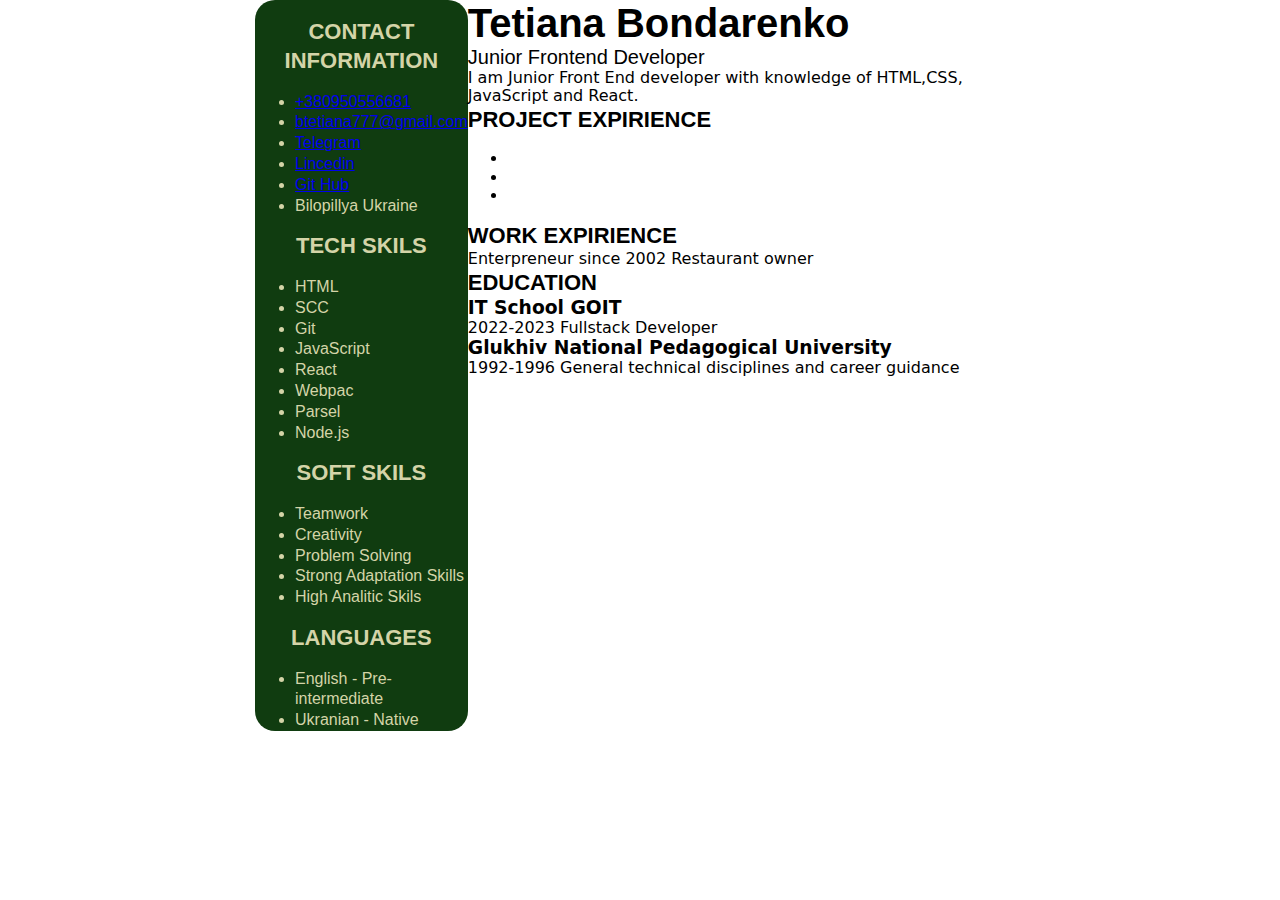
==== index.html @ a9e8c4d9 "1" ====
<!DOCTYPE html>
<html lang="en">
<head>
    <meta charset="UTF-8">
    <meta http-equiv="X-UA-Compatible" content="IE=edge">
    <meta name="viewport" content="width=device-width, initial-scale=1.0">
    <title>Document</title>
    <link
    rel="stylesheet"
    href="https://cdnjs.cloudflare.com/ajax/libs/modern-normalize/1.0.0/modern-normalize.min.css"
    />
    <link rel="preconnect" href="https://fonts.googleapis.com"> 
    <link rel="preconnect" href="https://fonts.gstatic.com" crossorigin> 
    <link href="https://fonts.googleapis.com/css2?family=Roboto+Condensed:wght@400;700&display=swap" rel="stylesheet">
    <link rel="stylesheet" href="./css/styles.css" />
</head>
<body>
    <main>
        <div class="container">
            <div class="wrap-about">
                <section class="about">
                <img>
                <h2 class="title">CONTACT <br/> INFORMATION</h2>
                <ul class="information">
                    <li class="nav-tel">
                        <a class="nav-linc linc" href="tel:+380950556681">+380950556681</a>
                    </li>
                    <li class="nav-mailto">
                        <a class="nav-linc linc" href="btetiana777@gmail.com">btetiana777@gmail.com</a>
                    </li>
                    <li class="nav-linc ">
                        <a class="nav-linc linc" href="+380950556681">Telegram</a>
                    </li>
                    <li class="nav-linc ">
                        <a class="nav-linc linc" href="Lincedin">Lincedin</a>
                    </li>
                    <li class="nav-linc"> 
                        <a class="nav-linc linc" href="GitHub">Git Hub</a>
                    </li>
                    <li>Bilopillya Ukraine</li>
                </ul>
                <h2 class="title">TECH SKILS </h2>
                <ul class="information">
                    <li>HTML</li>
                    <li>SCC</li>
                    <li>Git</li>
                    <li>JavaScript</li>
                    <li>React</li>
                    <li>Webpac</li>
                    <li>Parsel</li>
                    <li>Node.js</li>
                </ul>
                <h2 class="title">SOFT SKILS</h2>
                <ul class="information">
                    <li>Teamwork</li>
                    <li>Creativity</li>
                    <li>Problem Solving</li>
                    <li>Strong Adaptation Skills</li>
                    <li>High Analitic Skils</li>
                </ul>
                <h2 class="title">LANGUAGES</h2>
                <ul class="information">
                    <li>English - Pre-intermediate</li>
                    <li>Ukranian - Native</li>
                </ul>
                </section>
            </div>
            <div class="wrap-discriprion">
                <section class="discription"> 
                    <h1 class="headline">Tetiana Bondarenko</h1>
                    <h3 class="prof-headline">Junior Frontend Developer</h3>
                    <p class="">I am Junior Front End developer with knowledge of HTML,CSS, JavaScript and React.
                    </p>
                    <h2 class="opposit-title">PROJECT EXPIRIENCE</h2>
                    <ul>
                        <li></li>
                        <li></li>
                        <li></li>
                    </ul>
                    <h2 class="opposit-title">WORK EXPIRIENCE</h2>
                    <p>Enterpreneur since 2002 
                        Restaurant owner
                    </p>
                    <h2 class="opposit-title">EDUCATION</h2>
                    <h3>IT School GOIT</h3>
                    <p>2022-2023 Fullstack Developer</p>
                    <h3>Glukhiv National Pedagogical University</h3>
                    <p>1992-1996 General technical disciplines and career guidance</p>
                </section>
            </div>
        </div>
    </main>
</body>
</html>
---- css/styles.css ----
/* @font-face {
    font-family: Roboto Condenced Bold;
    src: url(../fonts/RobotoCondensed-Bold.ttf)
}
@font-face {
    font-family: Roboto Condenced Regular;
    /* src: url(../fontsRobotoCondensed-Regular.ttf);} */ 


:root{
    --main-title-color: ;
    --second-title-color: ;
    --main-text-color: ;
    --second-text-color: rgb(212, 212, 168);
    --typical-lh:1.3;
    --typical-style: normal;
    --main-font:"Roboto Condenced", sans-serif;
    }

p, 
h1,
h2, 
h3, 
h4,
h5, 
h6 {
    margin: 0;
    }

/* ul, ol {
    margin: 0;
    padding-left: 0;
    } */

.container {
    width: 800px;
    margin: 0 auto; 
    padding-left: 15px;
    padding-right: 15px;
    display: flex;
    }
.about {
    background-color: rgb(16, 60, 16);
    border-radius: 20px;
}
.title {
    font-family: var(--main-font);
    font-size: 22px;
    font-weight: 700;
    line-height: var(--typical-lh);
    /* font-style: normal; */
    /* font-style: var(--typical-style); */
    color: var(--second-text-color);
    text-align: center;
}
.nav-linc {

}
.information {
    font-family: var(--main-font);
    font-size: 16px;
    line-height: 1.3;
    font-weight: 400;
    font-style: normal;
    color: var(--second-text-color);
}

/* .discription {

} */

.headline {
    font-family: var(--main-font);
    font-size: 40px;
    line-height: ;
    font-weight: 700;
    font-style: normal;
    color: var(--main-title-color)
}
.prof-headline{
    font-family: var(--main-font);
    font-size: 20px;
    line-height: ;
    font-weight: 400;
    font-style: normal;
    color: var(--main-text-color)
}
.opposit-title {
    font-family: var(--main-font);
    font-size: 22px;
    font-weight: 700;
    line-height: var(--typical-lh);
    font-style: normal;
    color: var(--main-text-color) 
}
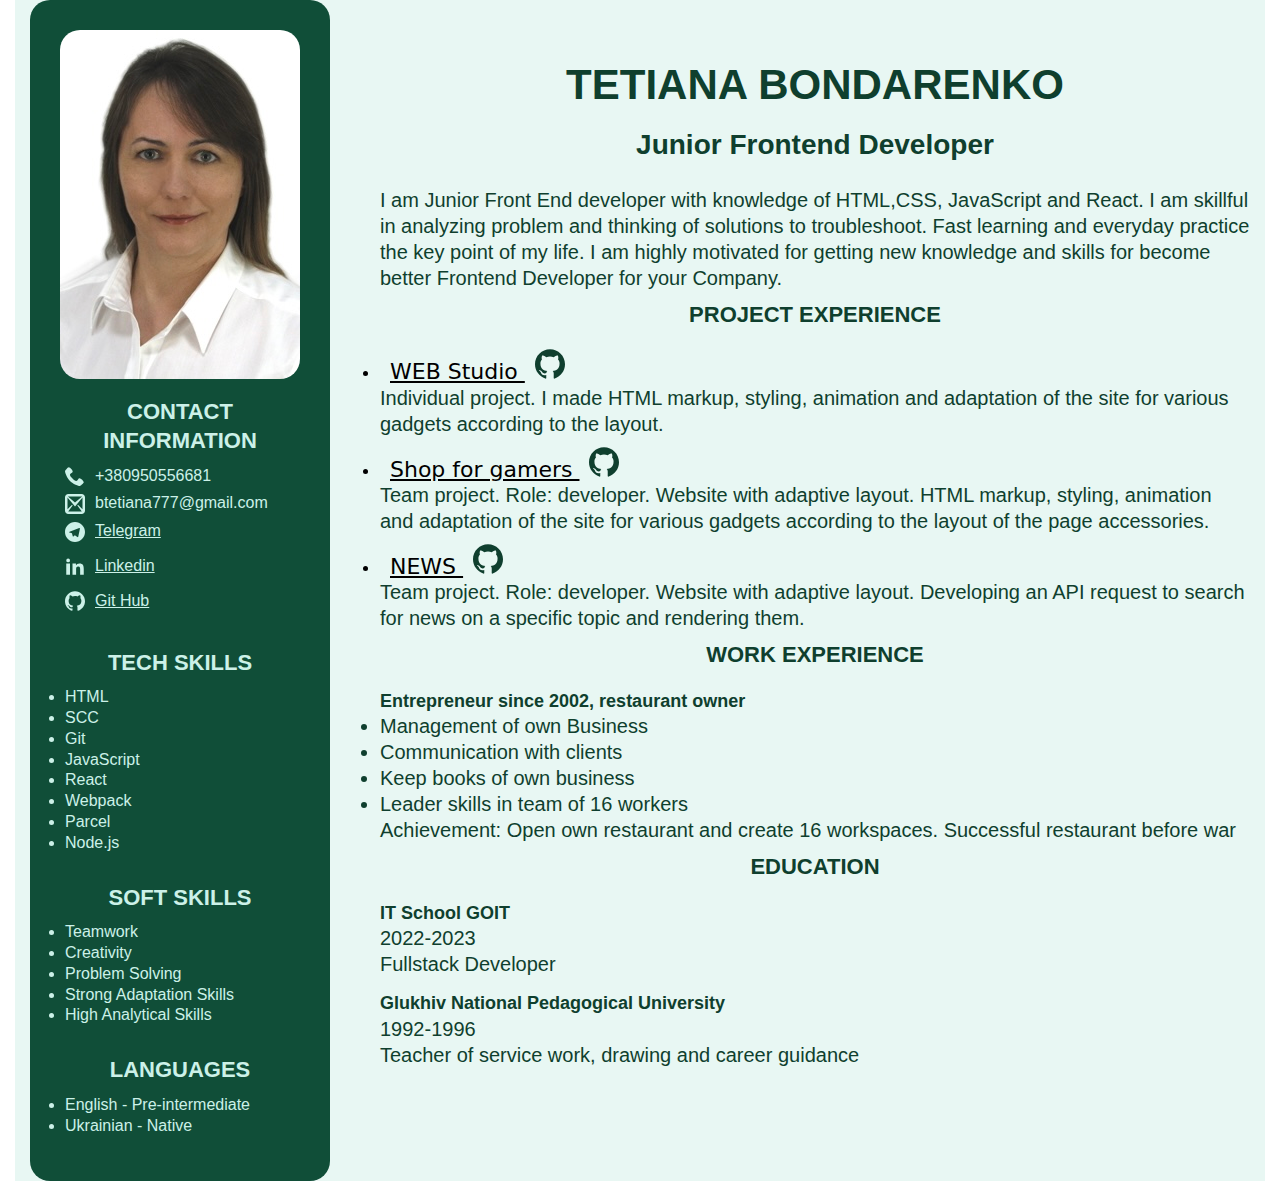
==== commit ebe02240: "1" ====
--- a/index.html
+++ b/index.html
@@ -4,90 +4,168 @@
     <meta charset="UTF-8">
     <meta http-equiv="X-UA-Compatible" content="IE=edge">
     <meta name="viewport" content="width=device-width, initial-scale=1.0">
-    <title>Document</title>
+    <title>Resume</title>
     <link
     rel="stylesheet"
     href="https://cdnjs.cloudflare.com/ajax/libs/modern-normalize/1.0.0/modern-normalize.min.css"
     />
-    <link rel="preconnect" href="https://fonts.googleapis.com"> 
-    <link rel="preconnect" href="https://fonts.gstatic.com" crossorigin> 
-    <link href="https://fonts.googleapis.com/css2?family=Roboto+Condensed:wght@400;700&display=swap" rel="stylesheet">
+    <link rel="preconnect" href="https://fonts.googleapis.com" /> 
+    <link rel="preconnect" href="https://fonts.gstatic.com" crossorigin /> 
+    <link href="https://fonts.googleapis.com/css2?family=Roboto+Condensed:wght@400;700&display=swap" rel="stylesheet" />
     <link rel="stylesheet" href="./css/styles.css" />
 </head>
 <body>
-    <main>
+    <main> 
         <div class="container">
             <div class="wrap-about">
                 <section class="about">
-                <img>
+                <div >
+                    <img src="./img/IMG_2670 2.jpg" alt="User photo" class="thumb"/>
+                </div>  
                 <h2 class="title">CONTACT <br/> INFORMATION</h2>
                 <ul class="information">
-                    <li class="nav-tel">
-                        <a class="nav-linc linc" href="tel:+380950556681">+380950556681</a>
+                    <li class="nav-link list">
+                        <svg class="icon" >
+                            <use href="./img/symbol-defs.svg#icon-phone"></use>
+                        </svg>+380950556681</a>
                     </li>
-                    <li class="nav-mailto">
-                        <a class="nav-linc linc" href="btetiana777@gmail.com">btetiana777@gmail.com</a>
+                    <li class="nav-link list">
+                        <svg class="icon" >
+                            <use href="./img/symbol-defs.svg#icon-mail2"></use>
+                        </svg>btetiana777@gmail.com</a>
                     </li>
-                    <li class="nav-linc ">
-                        <a class="nav-linc linc" href="+380950556681">Telegram</a>
+                    <li class="nav-link list">
+                        <a class="nav-link link" href="https://t.me/BondarenkoTetiana">
+                            <svg class="icon" >
+                                <use href="./img/symbol-defs.svg#icon-telegram"></use>
+                            </svg>Telegram</a>
                     </li>
-                    <li class="nav-linc ">
-                        <a class="nav-linc linc" href="Lincedin">Lincedin</a>
+                    <li class="nav-link  list">
+                        <a class="nav-link link" href="https://www.linkedin.com/in/bondarenkotet/">
+                            <svg class="icon" >
+                                <use href="./img/symbol-defs.svg#icon-linkedin"></use>
+                            </svg>Linkedin</a>
                     </li>
-                    <li class="nav-linc"> 
-                        <a class="nav-linc linc" href="GitHub">Git Hub</a>
+                    <li class="nav-link list"> 
+                        <a class="nav-link link" href="https://github.com/BondarenkoTet">
+                            <svg class="icon">
+                                <use href="./img/symbol-defs.svg#icon-github"></use>
+                            </svg>Git Hub</a>
                     </li>
-                    <li>Bilopillya Ukraine</li>
                 </ul>
-                <h2 class="title">TECH SKILS </h2>
+                <h2 class="title">TECH SKILLS </h2>
                 <ul class="information">
                     <li>HTML</li>
                     <li>SCC</li>
                     <li>Git</li>
                     <li>JavaScript</li>
                     <li>React</li>
-                    <li>Webpac</li>
-                    <li>Parsel</li>
+                    <li>Webpack</li>
+                    <li>Parcel</li>
                     <li>Node.js</li>
                 </ul>
-                <h2 class="title">SOFT SKILS</h2>
+                <h2 class="title">SOFT SKILLS</h2>
                 <ul class="information">
                     <li>Teamwork</li>
                     <li>Creativity</li>
                     <li>Problem Solving</li>
                     <li>Strong Adaptation Skills</li>
-                    <li>High Analitic Skils</li>
+                    <li>High Analytical Skills</li>
                 </ul>
                 <h2 class="title">LANGUAGES</h2>
                 <ul class="information">
                     <li>English - Pre-intermediate</li>
-                    <li>Ukranian - Native</li>
+                    <li>Ukrainian - Native</li>
+                    <!-- <li>Russian - Native</li> -->
                 </ul>
                 </section>
             </div>
-            <div class="wrap-discriprion">
-                <section class="discription"> 
-                    <h1 class="headline">Tetiana Bondarenko</h1>
-                    <h3 class="prof-headline">Junior Frontend Developer</h3>
-                    <p class="">I am Junior Front End developer with knowledge of HTML,CSS, JavaScript and React.
+
+            <div class="wrap-descriprion">
+                <section class="description"> 
+                    <h1 class="headline">TETIANA BONDARENKO</h1>
+                    <h2 class="prof-headline">Junior Frontend Developer</h2>
+                    <p class="text">I am Junior Front End developer with knowledge of HTML,CSS, JavaScript and React. I am skillful in analyzing problem and thinking of solutions to troubleshoot. Fast learning and everyday practice the key point of my life. I am highly motivated for getting new knowledge and skills for become better Frontend Developer for your Company. 
                     </p>
-                    <h2 class="opposit-title">PROJECT EXPIRIENCE</h2>
+                    <h2 class="opposite-title">PROJECT EXPERIENCE</h2>
                     <ul>
-                        <li></li>
-                        <li></li>
-                        <li></li>
+                        <li class="project-list">
+                            <a href=" https://bondarenkotet.github.io/goit-murkup-hw-08/"
+                                target="_blank"
+                                rel="noreferrer noopener"
+                                class="project link">WEB Studio
+                            </a>
+                            <a href=" https://github.com/BondarenkoTet/goit-murkup-hw-08"
+                                target="_blank"
+                                rel="noreferrer noopener"
+                                class="project link">
+                                <svg class="icon-git">
+                                    <use href="./img/symbol-defs.svg#icon-github"></use>
+                                </svg>
+                            </a>
+                            <p class="text">
+                                Individual project. I made HTML markup, styling, animation and
+                                adaptation of the site for various gadgets according to the
+                                layout.
+                            </p>
+                        </li>
+                        <li>
+                            <a href="https://fredduke1983.github.io/shopforgamer/"
+                                target="_blank"
+                                rel="noreferrer noopener"
+                                class="project link">Shop for gamers 
+                            </a>
+                            <a href="https://github.com/Fredduke1983/shopforgamer/tree/main/src/partials/access"
+                                target="_blank"
+                                rel="noreferrer noopener"
+                                class="project link">
+                                <svg class="icon-git">
+                                    <use href="./img/symbol-defs.svg#icon-github"></use>
+                                </svg></a>
+                            <p class="text">
+                                Team project. Role: developer. Website with adaptive layout.
+                                HTML markup, styling, animation and adaptation of the site for
+                                various gadgets according to the layout of the page accessories.
+                            </p>
+                        </li>
+                        <li>
+                            <a href="https://yuliiamay.github.io/project-js-07/index.html"
+                                target="_blank"
+                                rel="noreferrer noopener"
+                                class="project link">NEWS
+                            </a>
+                            <a href="https://github.com/YuliiaMay/project-js-07/blob/main/src/js/search.js"
+                                target="_blank"
+                                rel="noreferrer noopener"
+                                class="project link">
+                                <svg class="icon-git">
+                                    <use href="./img/symbol-defs.svg#icon-github"></use>
+                                </svg>
+                            </a>
+                            <p class="text">
+                                    Team project. Role: developer. Website with adaptive layout.
+                                    Developing an API request to search for news on a specific topic and rendering them.
+                                    
+                            </p>
+                        </li>
                     </ul>
-                    <h2 class="opposit-title">WORK EXPIRIENCE</h2>
-                    <p>Enterpreneur since 2002 
-                        Restaurant owner
-                    </p>
-                    <h2 class="opposit-title">EDUCATION</h2>
-                    <h3>IT School GOIT</h3>
-                    <p>2022-2023 Fullstack Developer</p>
-                    <h3>Glukhiv National Pedagogical University</h3>
-                    <p>1992-1996 General technical disciplines and career guidance</p>
+                    <h2 class="opposite-title">WORK EXPERIENCE</h2>
+                    <h4 class="ed-title">Entrepreneur since 2002, 
+                        restaurant owner</h4>
+                        <ul class="second-text">
+                            <li>Management of own Business</li>
+                            <li>Communication with clients</li>
+                            <li>Keep books of own business</li>
+                            <li>Leader skills in team of 16 workers</li>
+                        </ul>
+                    <p class="text">Achievement: Open own restaurant and create 16 workspaces. Successful restaurant before war</p>
+                    <h2 class="opposite-title">EDUCATION</h2>
+                    <h4 class="ed-title">IT School GOIT</h4> 
+                    <p class="text">2022-2023</br>Fullstack Developer</p>
+                    <h4 class="ed-title">Glukhiv National Pedagogical University</h4>
+                    <p class="text">1992-1996</br>Teacher of service work, drawing and career guidance</p>
                 </section>
-            </div>
+            </div>   
         </div>
     </main>
 </body>
--- a/css/styles.css
+++ b/css/styles.css
@@ -1,19 +1,7 @@
-/* @font-face {
-    font-family: Roboto Condenced Bold;
-    src: url(../fonts/RobotoCondensed-Bold.ttf)
-}
-@font-face {
-    font-family: Roboto Condenced Regular;
-    /* src: url(../fontsRobotoCondensed-Regular.ttf);} */ 
-
-
 :root{
-    --main-title-color: ;
-    --second-title-color: ;
-    --main-text-color: ;
-    --second-text-color: rgb(212, 212, 168);
+    --main-text-color: rgb(15, 63, 46) ;
+    --second-text-color: rgb(204, 241, 232);
     --typical-lh:1.3;
-    --typical-style: normal;
     --main-font:"Roboto Condenced", sans-serif;
     }
 
@@ -27,22 +15,36 @@
     margin: 0;
     }
 
-/* ul, ol {
+ul {
     margin: 0;
     padding-left: 0;
-    } */
+    } 
 
 .container {
-    width: 800px;
+    width: 1250px;
     margin: 0 auto; 
-    padding-left: 15px;
+    padding-left: 15px; 
     padding-right: 15px;
     display: flex;
+    background-color: rgb(232, 247, 243);
+    
     }
+    /* .wrap-about {
+        width: cal(100% / 4);
+    } */
 .about {
-    background-color: rgb(16, 60, 16);
+    background-color: rgb(16, 78, 56);
     border-radius: 20px;
+    padding: 15px;
+    width: 300px;
+
 }
+.thumb {
+    border-radius: 20px;
+    overflow: hidden;
+    margin: 15px;   
+}
+
 .title {
     font-family: var(--main-font);
     font-size: 22px;
@@ -52,9 +54,32 @@
     /* font-style: var(--typical-style); */
     color: var(--second-text-color);
     text-align: center;
+    margin-bottom: 10px;
 }
-.nav-linc {
+.nav-link {
+display: flex;
+align-items: center;
+margin-bottom: 7px;
+}
+.icon {
+    width: 20px;
+    height: 20px;
+    fill: var(--second-text-color);
+    margin-right: 10px;
+}
+.icon-git {
+    width: 30px;
+    height: 30px;
+    fill: var(--main-text-color);
+    /* position: relative;
+    right: 40px; */
+}
+.link {
+color: var(--second-title-color)
 
+}
+.list {
+    list-style: none;
 }
 .information {
     font-family: var(--main-font);
@@ -63,33 +88,73 @@
     font-weight: 400;
     font-style: normal;
     color: var(--second-text-color);
+    margin-bottom: 30px;
+    padding-left: 20px;
+    padding-right: 20px;
 }
 
-/* .discription {
-
-} */
+.description {
+padding-top: 40px;
+padding-left: 50px;
+}
 
 .headline {
     font-family: var(--main-font);
-    font-size: 40px;
-    line-height: ;
+    font-size: 42px;
+    line-height:1.17 ;
     font-weight: 700;
-    font-style: normal;
-    color: var(--main-title-color)
+    text-align: center;
+    color: var(--main-text-color);
+    margin-bottom: 20px;
+    padding-top: 20px;
 }
 .prof-headline{
     font-family: var(--main-font);
+    font-size: 28px;
+    line-height: 1.17;
+    font-weight: 700;
+    text-align: center;
+    color: var(--main-text-color);
+    margin-bottom: 25px;
+}
+.text {
+    font-family: var(--main-font);
     font-size: 20px;
-    line-height: ;
     font-weight: 400;
-    font-style: normal;
-    color: var(--main-text-color)
+    line-height: var(--typical-lh);
+    color: var(--main-text-color);
+    margin-bottom: 10px;  
 }
-.opposit-title {
+/* .project-list{
+    margin-top: 15px;
+} */
+.project{
+    font-size: 22px;
+    margin-left: 10px;
+    margin-bottom: 10px;
+}
+.opposite-title {
     font-family: var(--main-font);
     font-size: 22px;
     font-weight: 700;
     line-height: var(--typical-lh);
-    font-style: normal;
-    color: var(--main-text-color) 
+    text-align: center;
+    color: var(--main-text-color);
+    margin-bottom: 20px;   
+}
+.second-text {
+    font-family: var(--main-font);
+    font-size: 20px;
+    font-weight: 400;
+    line-height: var(--typical-lh);
+    color: var(--main-text-color);
+}
+.ed-title {
+    font-family: var(--main-font);
+    font-size: 18px;
+    font-weight: 700;
+    line-height: var(--typical-lh);
+    color: var(--main-text-color);
+    /* margin-bottom: 5px;  */
+    margin-top: 15px;
 }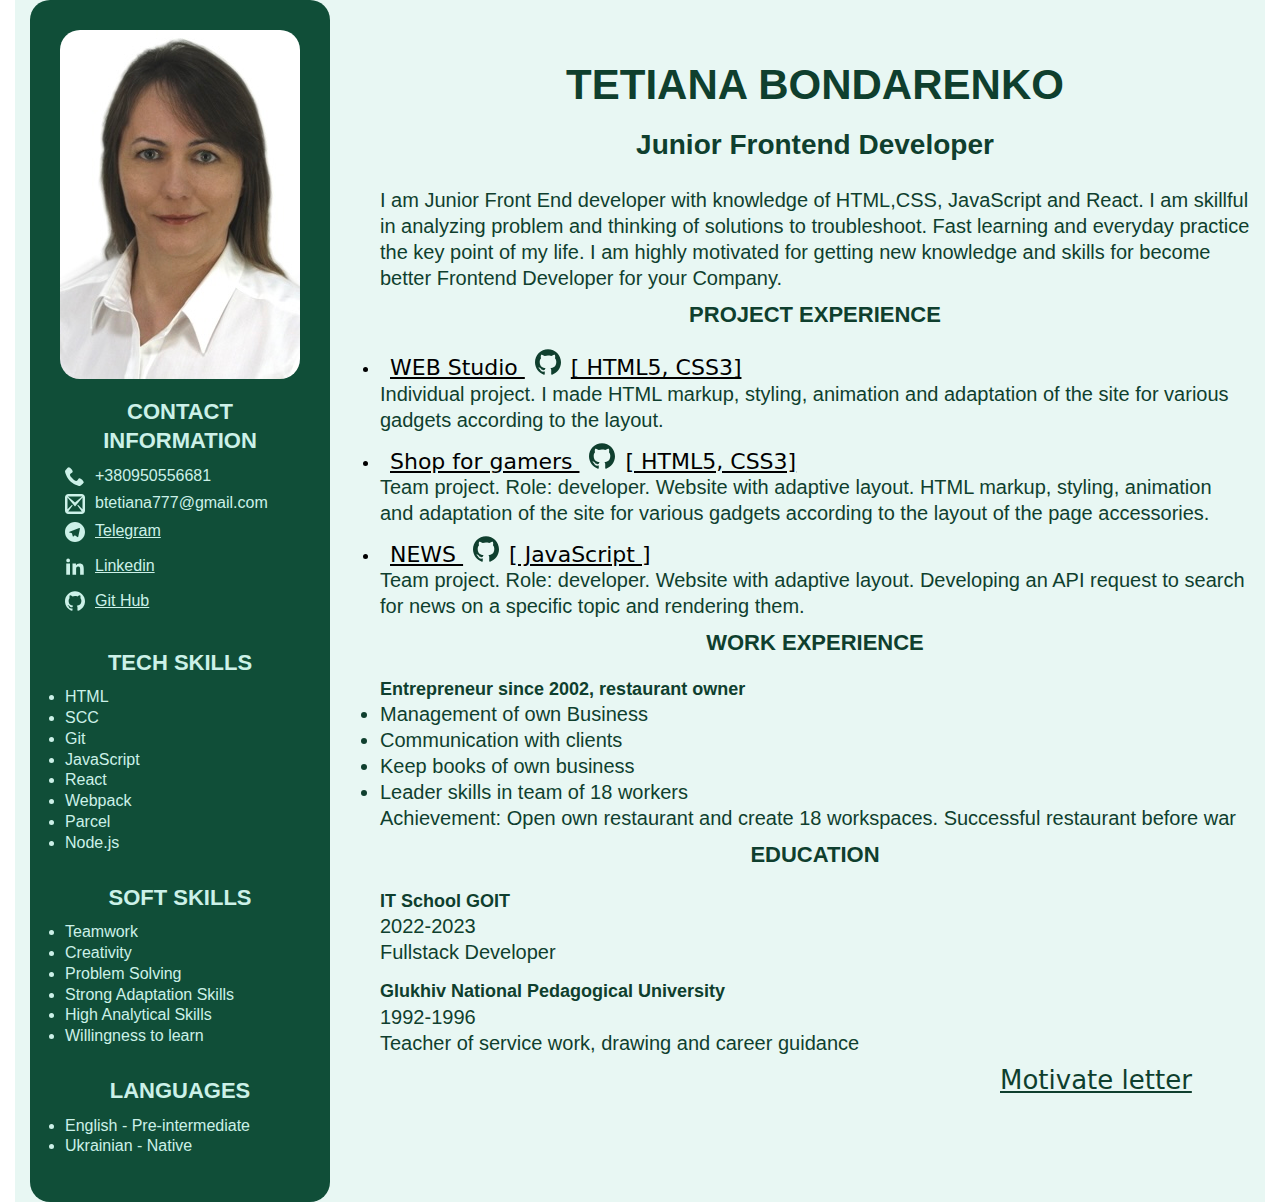
==== commit 97eac6b9: "2" ====
--- a/index.html
+++ b/index.html
@@ -71,6 +71,7 @@
                     <li>Problem Solving</li>
                     <li>Strong Adaptation Skills</li>
                     <li>High Analytical Skills</li>
+                    <li>Willingness to learn</li>
                 </ul>
                 <h2 class="title">LANGUAGES</h2>
                 <ul class="information">
@@ -101,8 +102,7 @@
                                 class="project link">
                                 <svg class="icon-git">
                                     <use href="./img/symbol-defs.svg#icon-github"></use>
-                                </svg>
-                            </a>
+                                </svg>[ HTML5, CSS3]</a>
                             <p class="text">
                                 Individual project. I made HTML markup, styling, animation and
                                 adaptation of the site for various gadgets according to the
@@ -121,7 +121,7 @@
                                 class="project link">
                                 <svg class="icon-git">
                                     <use href="./img/symbol-defs.svg#icon-github"></use>
-                                </svg></a>
+                                </svg>[ HTML5, CSS3]</a>
                             <p class="text">
                                 Team project. Role: developer. Website with adaptive layout.
                                 HTML markup, styling, animation and adaptation of the site for
@@ -140,8 +140,7 @@
                                 class="project link">
                                 <svg class="icon-git">
                                     <use href="./img/symbol-defs.svg#icon-github"></use>
-                                </svg>
-                            </a>
+                                </svg>[ JavaScript ]</a>
                             <p class="text">
                                     Team project. Role: developer. Website with adaptive layout.
                                     Developing an API request to search for news on a specific topic and rendering them.
@@ -156,16 +155,19 @@
                             <li>Management of own Business</li>
                             <li>Communication with clients</li>
                             <li>Keep books of own business</li>
-                            <li>Leader skills in team of 16 workers</li>
+                            <li>Leader skills in team of 18 workers</li>
                         </ul>
-                    <p class="text">Achievement: Open own restaurant and create 16 workspaces. Successful restaurant before war</p>
+                    <p class="text">Achievement: Open own restaurant and create 18 workspaces. Successful restaurant before war</p>
                     <h2 class="opposite-title">EDUCATION</h2>
                     <h4 class="ed-title">IT School GOIT</h4> 
                     <p class="text">2022-2023</br>Fullstack Developer</p>
                     <h4 class="ed-title">Glukhiv National Pedagogical University</h4>
                     <p class="text">1992-1996</br>Teacher of service work, drawing and career guidance</p>
+                    <div>
+                        <a href="./motivateLetter.html" class="link-letter">Motivate letter</a>
+                    </div> 
                 </section>
-            </div>   
+            </div> 
         </div>
     </main>
 </body>
--- a/css/styles.css
+++ b/css/styles.css
@@ -68,11 +68,10 @@
     margin-right: 10px;
 }
 .icon-git {
-    width: 30px;
-    height: 30px;
+    width: 26px;
+    height: 26px;
     fill: var(--main-text-color);
-    /* position: relative;
-    right: 40px; */
+    margin-right: 10px;
 }
 .link {
 color: var(--second-title-color)
@@ -125,9 +124,7 @@
     color: var(--main-text-color);
     margin-bottom: 10px;  
 }
-/* .project-list{
-    margin-top: 15px;
-} */
+
 .project{
     font-size: 22px;
     margin-left: 10px;
@@ -155,6 +152,13 @@
     font-weight: 700;
     line-height: var(--typical-lh);
     color: var(--main-text-color);
-    /* margin-bottom: 5px;  */
     margin-top: 15px;
+}
+.link-letter{
+    font-size: 26px;
+    font-weight: 400;
+    font-size: 40;
+    color: var(--main-text-color);
+    margin-left: 620px;
+    
 }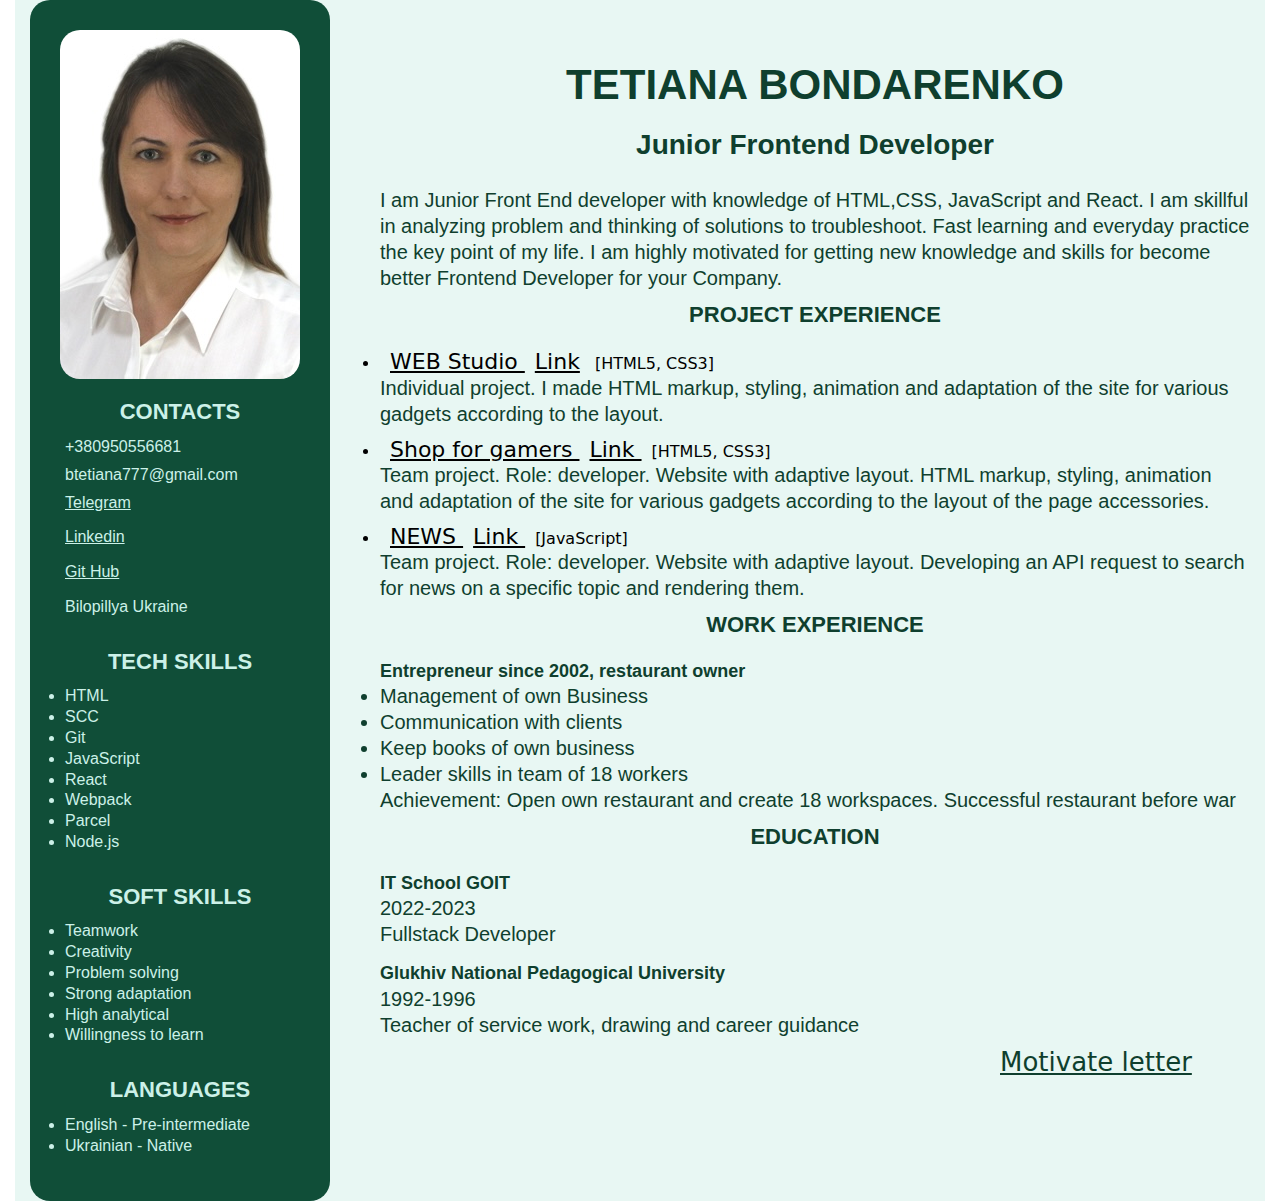
==== commit 7615d889: "2" ====
--- a/index.html
+++ b/index.html
@@ -22,35 +22,23 @@
                 <div >
                     <img src="./img/IMG_2670 2.jpg" alt="User photo" class="thumb"/>
                 </div>  
-                <h2 class="title">CONTACT <br/> INFORMATION</h2>
+                <h2 class="title">CONTACTS</h2>
                 <ul class="information">
-                    <li class="nav-link list">
-                        <svg class="icon" >
-                            <use href="./img/symbol-defs.svg#icon-phone"></use>
-                        </svg>+380950556681</a>
+                    <li class="nav-link list">+380950556681</a>
+                    </li>
+                    <li class="nav-link list">btetiana777@gmail.com</a>
                     </li>
                     <li class="nav-link list">
-                        <svg class="icon" >
-                            <use href="./img/symbol-defs.svg#icon-mail2"></use>
-                        </svg>btetiana777@gmail.com</a>
+                        <a class="nav-link link" href="https://t.me/BondarenkoTetiana">Telegram</a>
+                    </li>
+                    <li class="nav-link  list">
+                        <a class="nav-link link" href="https://www.linkedin.com/in/bondarenkotet/">Linkedin</a>
+                    </li>
+                    <li class="nav-link list"> 
+                        <a class="nav-link link" href="https://github.com/BondarenkoTet">Git Hub</a>
                     </li>
                     <li class="nav-link list">
-                        <a class="nav-link link" href="https://t.me/BondarenkoTetiana">
-                            <svg class="icon" >
-                                <use href="./img/symbol-defs.svg#icon-telegram"></use>
-                            </svg>Telegram</a>
-                    </li>
-                    <li class="nav-link  list">
-                        <a class="nav-link link" href="https://www.linkedin.com/in/bondarenkotet/">
-                            <svg class="icon" >
-                                <use href="./img/symbol-defs.svg#icon-linkedin"></use>
-                            </svg>Linkedin</a>
-                    </li>
-                    <li class="nav-link list"> 
-                        <a class="nav-link link" href="https://github.com/BondarenkoTet">
-                            <svg class="icon">
-                                <use href="./img/symbol-defs.svg#icon-github"></use>
-                            </svg>Git Hub</a>
+                        <p>Bilopillya Ukraine</p>
                     </li>
                 </ul>
                 <h2 class="title">TECH SKILLS </h2>
@@ -68,9 +56,9 @@
                 <ul class="information">
                     <li>Teamwork</li>
                     <li>Creativity</li>
-                    <li>Problem Solving</li>
-                    <li>Strong Adaptation Skills</li>
-                    <li>High Analytical Skills</li>
+                    <li>Problem solving</li>
+                    <li>Strong adaptation</li>
+                    <li>High analytical</li>
                     <li>Willingness to learn</li>
                 </ul>
                 <h2 class="title">LANGUAGES</h2>
@@ -99,10 +87,8 @@
                             <a href=" https://github.com/BondarenkoTet/goit-murkup-hw-08"
                                 target="_blank"
                                 rel="noreferrer noopener"
-                                class="project link">
-                                <svg class="icon-git">
-                                    <use href="./img/symbol-defs.svg#icon-github"></use>
-                                </svg>[ HTML5, CSS3]</a>
+                                class="project link">Link</a>
+                                <span class="techno">[HTML5, CSS3]</span>
                             <p class="text">
                                 Individual project. I made HTML markup, styling, animation and
                                 adaptation of the site for various gadgets according to the
@@ -118,10 +104,9 @@
                             <a href="https://github.com/Fredduke1983/shopforgamer/tree/main/src/partials/access"
                                 target="_blank"
                                 rel="noreferrer noopener"
-                                class="project link">
-                                <svg class="icon-git">
-                                    <use href="./img/symbol-defs.svg#icon-github"></use>
-                                </svg>[ HTML5, CSS3]</a>
+                                class="project link">Link
+                            </a>
+                            <span class="techno">[HTML5, CSS3]</span>
                             <p class="text">
                                 Team project. Role: developer. Website with adaptive layout.
                                 HTML markup, styling, animation and adaptation of the site for
@@ -137,10 +122,9 @@
                             <a href="https://github.com/YuliiaMay/project-js-07/blob/main/src/js/search.js"
                                 target="_blank"
                                 rel="noreferrer noopener"
-                                class="project link">
-                                <svg class="icon-git">
-                                    <use href="./img/symbol-defs.svg#icon-github"></use>
-                                </svg>[ JavaScript ]</a>
+                                class="project link">Link
+                            </a>
+                            <span class="techno">[JavaScript]</span>
                             <p class="text">
                                     Team project. Role: developer. Website with adaptive layout.
                                     Developing an API request to search for news on a specific topic and rendering them.
--- a/css/styles.css
+++ b/css/styles.css
@@ -157,8 +157,13 @@
 .link-letter{
     font-size: 26px;
     font-weight: 400;
-    font-size: 40;
     color: var(--main-text-color);
     margin-left: 620px;
     
+}
+.techno {
+    font-size: 16px;
+    font-weight: 400;
+    margin-left: 10px;
+
 }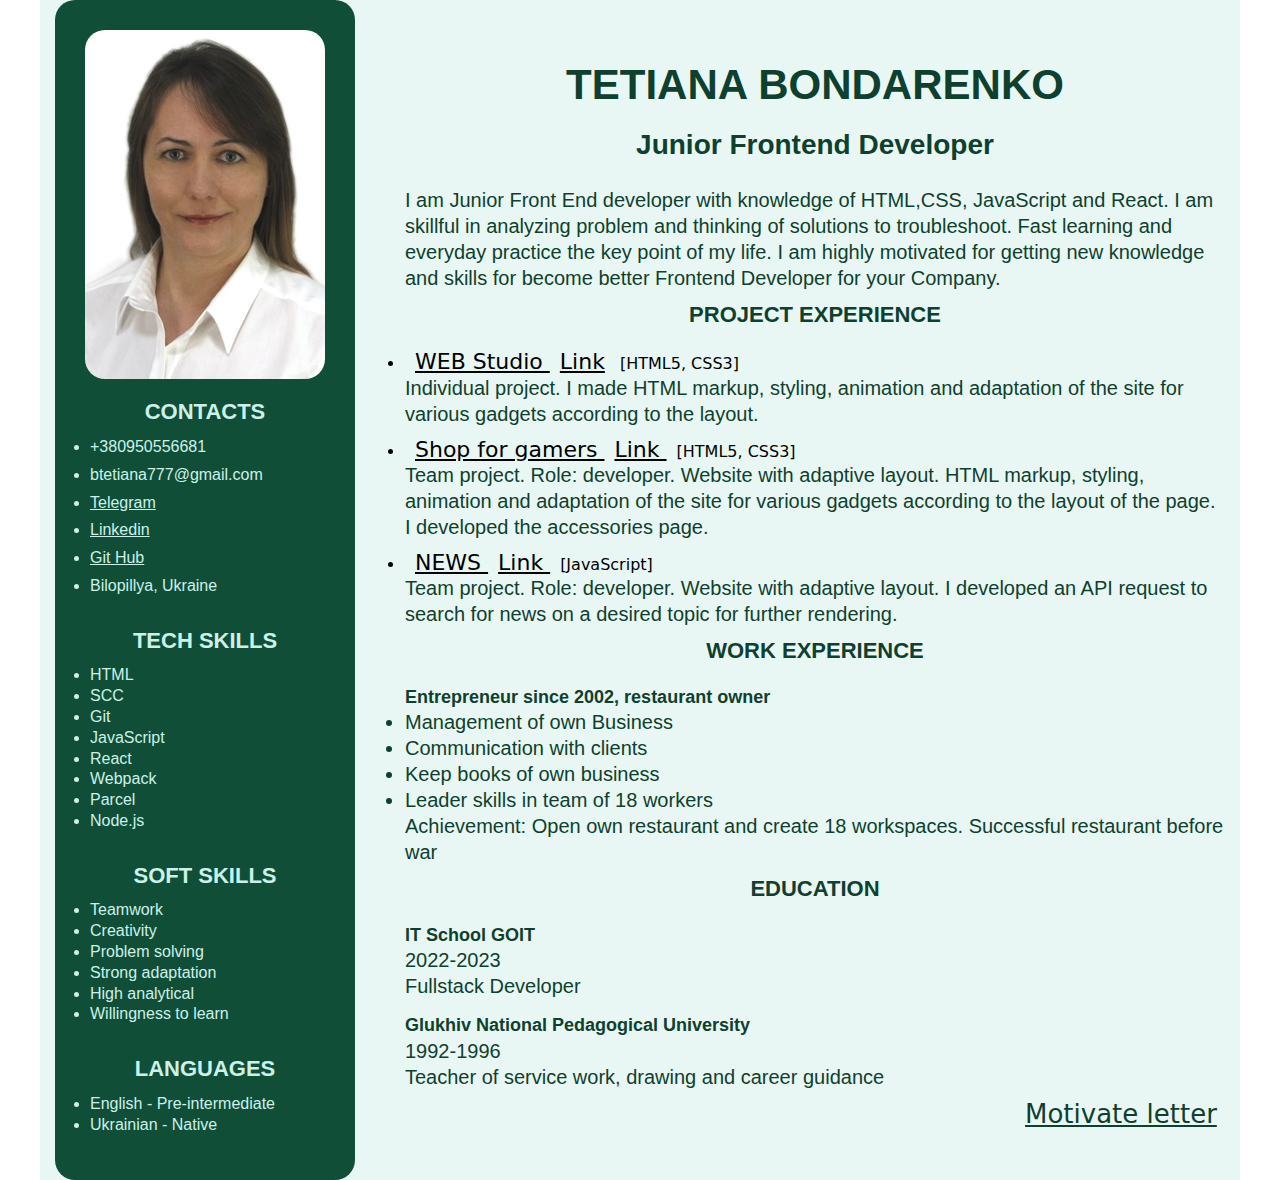
==== commit 9b1458aa: "fixed" ====
--- a/index.html
+++ b/index.html
@@ -4,7 +4,7 @@
     <meta charset="UTF-8">
     <meta http-equiv="X-UA-Compatible" content="IE=edge">
     <meta name="viewport" content="width=device-width, initial-scale=1.0">
-    <title>Resume</title>
+    <title>Tetiana Bondarenko Junior Frontend Developer</title>
     <link
     rel="stylesheet"
     href="https://cdnjs.cloudflare.com/ajax/libs/modern-normalize/1.0.0/modern-normalize.min.css"
@@ -24,21 +24,19 @@
                 </div>  
                 <h2 class="title">CONTACTS</h2>
                 <ul class="information">
-                    <li class="nav-link list">+380950556681</a>
-                    </li>
-                    <li class="nav-link list">btetiana777@gmail.com</a>
-                    </li>
-                    <li class="nav-link list">
+                    <li class="nav-link">+380950556681</li>
+                    <li class="nav-link">btetiana777@gmail.com</li>
+                    <li class="nav-link">
                         <a class="nav-link link" href="https://t.me/BondarenkoTetiana">Telegram</a>
                     </li>
-                    <li class="nav-link  list">
+                    <li class="nav-link">
                         <a class="nav-link link" href="https://www.linkedin.com/in/bondarenkotet/">Linkedin</a>
                     </li>
-                    <li class="nav-link list"> 
+                    <li class="nav-link"> 
                         <a class="nav-link link" href="https://github.com/BondarenkoTet">Git Hub</a>
                     </li>
-                    <li class="nav-link list">
-                        <p>Bilopillya Ukraine</p>
+                    <li class="nav-link">
+                        <p>Bilopillya, Ukraine</p>
                     </li>
                 </ul>
                 <h2 class="title">TECH SKILLS </h2>
@@ -110,7 +108,8 @@
                             <p class="text">
                                 Team project. Role: developer. Website with adaptive layout.
                                 HTML markup, styling, animation and adaptation of the site for
-                                various gadgets according to the layout of the page accessories.
+                                various gadgets according to the layout of the page. 
+                                I developed the accessories page.
                             </p>
                         </li>
                         <li>
@@ -127,8 +126,7 @@
                             <span class="techno">[JavaScript]</span>
                             <p class="text">
                                     Team project. Role: developer. Website with adaptive layout.
-                                    Developing an API request to search for news on a specific topic and rendering them.
-                                    
+                                    I developed an API request to search for news on a desired topic for further rendering.
                             </p>
                         </li>
                     </ul>
--- a/css/styles.css
+++ b/css/styles.css
@@ -21,7 +21,7 @@
     } 
 
 .container {
-    width: 1250px;
+    width: 1200px;
     margin: 0 auto; 
     padding-left: 15px; 
     padding-right: 15px;
@@ -29,9 +29,7 @@
     background-color: rgb(232, 247, 243);
     
     }
-    /* .wrap-about {
-        width: cal(100% / 4);
-    } */
+
 .about {
     background-color: rgb(16, 78, 56);
     border-radius: 20px;
@@ -50,15 +48,13 @@
     font-size: 22px;
     font-weight: 700;
     line-height: var(--typical-lh);
-    /* font-style: normal; */
-    /* font-style: var(--typical-style); */
     color: var(--second-text-color);
     text-align: center;
     margin-bottom: 10px;
 }
 .nav-link {
-display: flex;
-align-items: center;
+/* display: flex;
+align-items: center; */
 margin-bottom: 7px;
 }
 .icon {
@@ -67,19 +63,11 @@
     fill: var(--second-text-color);
     margin-right: 10px;
 }
-.icon-git {
-    width: 26px;
-    height: 26px;
-    fill: var(--main-text-color);
-    margin-right: 10px;
-}
+
 .link {
 color: var(--second-title-color)
+}
 
-}
-.list {
-    list-style: none;
-}
 .information {
     font-family: var(--main-font);
     font-size: 16px;
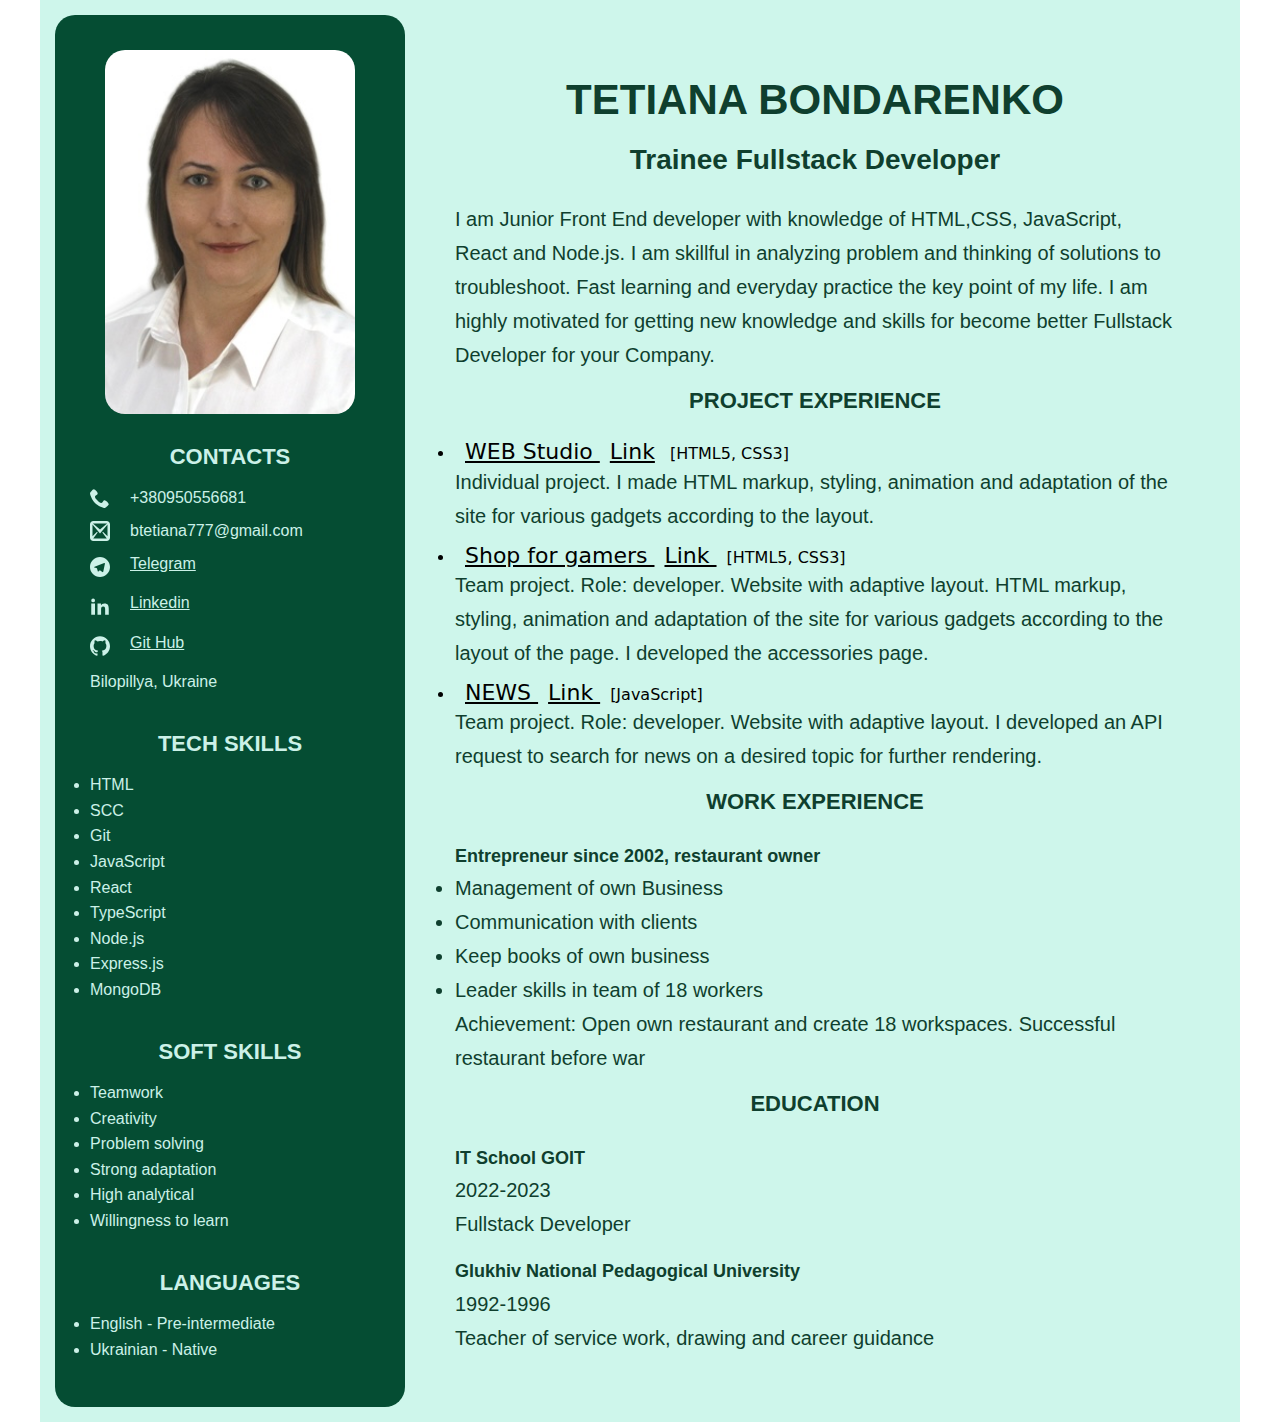
==== commit c4db5c1a: "Add icons" ====
--- a/index.html
+++ b/index.html
@@ -4,7 +4,7 @@
     <meta charset="UTF-8">
     <meta http-equiv="X-UA-Compatible" content="IE=edge">
     <meta name="viewport" content="width=device-width, initial-scale=1.0">
-    <title>Tetiana Bondarenko Junior Frontend Developer</title>
+    <title>Tetiana Bondarenko Trainee Fullstack Developer</title>
     <link
     rel="stylesheet"
     href="https://cdnjs.cloudflare.com/ajax/libs/modern-normalize/1.0.0/modern-normalize.min.css"
@@ -24,19 +24,35 @@
                 </div>  
                 <h2 class="title">CONTACTS</h2>
                 <ul class="information">
-                    <li class="nav-link">+380950556681</li>
-                    <li class="nav-link">btetiana777@gmail.com</li>
                     <li class="nav-link">
+                        <svg class="icon">
+                            <use href="./img/symbol-defs.svg#icon-phone"></use>
+                          </svg>+380950556681</li>
+                    <li class="nav-link">
+                    <svg class="icon">
+                        <use href="./img/symbol-defs.svg#icon-mail2"></use>
+                      </svg>btetiana777@gmail.com</li>
+                    <li class="nav-link">
+                        <svg class="icon">
+                            <use href="./img/symbol-defs.svg#icon-telegram"></use>
+                          </svg>
                         <a class="nav-link link" href="https://t.me/BondarenkoTetiana">Telegram</a>
+                        
                     </li>
                     <li class="nav-link">
+                        <svg class="icon">
+                            <use href="./img/symbol-defs.svg#icon-linkedin"></use>
+                          </svg>
                         <a class="nav-link link" href="https://www.linkedin.com/in/bondarenkotet/">Linkedin</a>
                     </li>
                     <li class="nav-link"> 
+                        <svg class="icon">
+                            <use href="./img/symbol-defs.svg#icon-github"></use>
+                          </svg>
                         <a class="nav-link link" href="https://github.com/BondarenkoTet">Git Hub</a>
                     </li>
                     <li class="nav-link">
-                        <p>Bilopillya, Ukraine</p>
+                        <p> Bilopillya, Ukraine</p>
                     </li>
                 </ul>
                 <h2 class="title">TECH SKILLS </h2>
@@ -46,9 +62,10 @@
                     <li>Git</li>
                     <li>JavaScript</li>
                     <li>React</li>
-                    <li>Webpack</li>
-                    <li>Parcel</li>
+                    <li>TypeScript</li>
                     <li>Node.js</li>
+                    <li>Express.js</li>
+                    <li>MongoDB</li>
                 </ul>
                 <h2 class="title">SOFT SKILLS</h2>
                 <ul class="information">
@@ -71,8 +88,8 @@
             <div class="wrap-descriprion">
                 <section class="description"> 
                     <h1 class="headline">TETIANA BONDARENKO</h1>
-                    <h2 class="prof-headline">Junior Frontend Developer</h2>
-                    <p class="text">I am Junior Front End developer with knowledge of HTML,CSS, JavaScript and React. I am skillful in analyzing problem and thinking of solutions to troubleshoot. Fast learning and everyday practice the key point of my life. I am highly motivated for getting new knowledge and skills for become better Frontend Developer for your Company. 
+                    <h2 class="prof-headline">Trainee Fullstack Developer</h2>
+                    <p class="text">I am Junior Front End developer with knowledge of HTML,CSS, JavaScript, React and Node.js. I am skillful in analyzing problem and thinking of solutions to troubleshoot. Fast learning and everyday practice the key point of my life. I am highly motivated for getting new knowledge and skills for become better Fullstack Developer for your Company. 
                     </p>
                     <h2 class="opposite-title">PROJECT EXPERIENCE</h2>
                     <ul>
@@ -93,7 +110,7 @@
                                 layout.
                             </p>
                         </li>
-                        <li>
+                        <li class="project-list">
                             <a href="https://fredduke1983.github.io/shopforgamer/"
                                 target="_blank"
                                 rel="noreferrer noopener"
@@ -112,7 +129,7 @@
                                 I developed the accessories page.
                             </p>
                         </li>
-                        <li>
+                        <li class="project-list">
                             <a href="https://yuliiamay.github.io/project-js-07/index.html"
                                 target="_blank"
                                 rel="noreferrer noopener"
@@ -145,9 +162,9 @@
                     <p class="text">2022-2023</br>Fullstack Developer</p>
                     <h4 class="ed-title">Glukhiv National Pedagogical University</h4>
                     <p class="text">1992-1996</br>Teacher of service work, drawing and career guidance</p>
-                    <div>
+                    <!-- <div>
                         <a href="./motivateLetter.html" class="link-letter">Motivate letter</a>
-                    </div> 
+                    </div>  -->
                 </section>
             </div> 
         </div>
--- a/css/styles.css
+++ b/css/styles.css
@@ -1,157 +1,160 @@
-:root{
-    --main-text-color: rgb(15, 63, 46) ;
-    --second-text-color: rgb(204, 241, 232);
-    --typical-lh:1.3;
-    --main-font:"Roboto Condenced", sans-serif;
-    }
+:root {
+  --main-text-color: rgb(15, 63, 46);
+  --second-text-color: rgb(204, 241, 232);
+  --typical-lh: 1.7;
+  --main-font: "Roboto Condenced", sans-serif;
+}
 
-p, 
+p,
 h1,
-h2, 
-h3, 
+h2,
+h3,
 h4,
-h5, 
+h5,
 h6 {
-    margin: 0;
-    }
+  margin: 0;
+}
 
 ul {
-    margin: 0;
-    padding-left: 0;
-    } 
+  margin: 0;
+  padding-left: 0;
+}
 
 .container {
-    width: 1200px;
-    margin: 0 auto; 
-    padding-left: 15px; 
-    padding-right: 15px;
-    display: flex;
-    background-color: rgb(232, 247, 243);
-    
-    }
+  width: 1200px;
+  margin: 0 auto;
+  /* padding-left: 15px;
+  padding-right: 15px; */
+  padding: 15px;
+  display: flex;
+  background-color: rgb(206, 246, 235);
+}
 
 .about {
-    background-color: rgb(16, 78, 56);
-    border-radius: 20px;
-    padding: 15px;
-    width: 300px;
-
+  background-color: rgb(5, 77, 51);
+  border-radius: 20px;
+  padding: 15px;
+  width: 350px;
 }
 .thumb {
-    border-radius: 20px;
-    overflow: hidden;
-    margin: 15px;   
+  border-radius: 20px;
+  overflow: hidden;
+  width: 250px;
+  margin-left: 35px;
+  margin-top: 20px;
+  margin-bottom: 20px;
 }
 
 .title {
-    font-family: var(--main-font);
-    font-size: 22px;
-    font-weight: 700;
-    line-height: var(--typical-lh);
-    color: var(--second-text-color);
-    text-align: center;
-    margin-bottom: 10px;
+  font-family: var(--main-font);
+  font-size: 22px;
+  font-weight: 700;
+  line-height: var(--typical-lh);
+  color: var(--second-text-color);
+  text-align: center;
+  margin-bottom: 10px;
 }
 .nav-link {
-/* display: flex;
-align-items: center; */
-margin-bottom: 7px;
+  display: flex;
+  align-items: center;
+
+  margin-bottom: 7px;
 }
 .icon {
-    width: 20px;
-    height: 20px;
-    fill: var(--second-text-color);
-    margin-right: 10px;
+  width: 20px;
+  height: 20px;
+  fill: var(--second-text-color);
+  margin-right: 20px;
 }
 
 .link {
-color: var(--second-title-color)
+  color: var(--second-title-color);
 }
 
 .information {
-    font-family: var(--main-font);
-    font-size: 16px;
-    line-height: 1.3;
-    font-weight: 400;
-    font-style: normal;
-    color: var(--second-text-color);
-    margin-bottom: 30px;
-    padding-left: 20px;
-    padding-right: 20px;
+  font-family: var(--main-font);
+  font-size: 16px;
+  line-height: 1.6;
+  font-weight: 400;
+  font-style: normal;
+  color: var(--second-text-color);
+  margin-bottom: 30px;
+  padding-left: 20px;
+  padding-right: 20px;
 }
 
 .description {
-padding-top: 40px;
-padding-left: 50px;
+  padding-top: 40px;
+  padding-left: 50px;
+  padding-right: 50px;
 }
 
 .headline {
-    font-family: var(--main-font);
-    font-size: 42px;
-    line-height:1.17 ;
-    font-weight: 700;
-    text-align: center;
-    color: var(--main-text-color);
-    margin-bottom: 20px;
-    padding-top: 20px;
+  font-family: var(--main-font);
+  font-size: 42px;
+  line-height: 1.17;
+  font-weight: 700;
+  text-align: center;
+  color: var(--main-text-color);
+  margin-bottom: 20px;
+  padding-top: 20px;
 }
-.prof-headline{
-    font-family: var(--main-font);
-    font-size: 28px;
-    line-height: 1.17;
-    font-weight: 700;
-    text-align: center;
-    color: var(--main-text-color);
-    margin-bottom: 25px;
+.prof-headline {
+  font-family: var(--main-font);
+  font-size: 28px;
+  line-height: 1.17;
+  font-weight: 700;
+  text-align: center;
+  color: var(--main-text-color);
+  margin-bottom: 25px;
 }
 .text {
-    font-family: var(--main-font);
-    font-size: 20px;
-    font-weight: 400;
-    line-height: var(--typical-lh);
-    color: var(--main-text-color);
-    margin-bottom: 10px;  
+  font-family: var(--main-font);
+  font-size: 20px;
+  font-weight: 400;
+  line-height: var(--typical-lh);
+  color: var(--main-text-color);
+  margin-bottom: 10px;
 }
 
-.project{
-    font-size: 22px;
-    margin-left: 10px;
-    margin-bottom: 10px;
+.project {
+  font-size: 22px;
+  margin-left: 10px;
+  margin-bottom: 10px;
 }
 .opposite-title {
-    font-family: var(--main-font);
-    font-size: 22px;
-    font-weight: 700;
-    line-height: var(--typical-lh);
-    text-align: center;
-    color: var(--main-text-color);
-    margin-bottom: 20px;   
+  font-family: var(--main-font);
+  font-size: 22px;
+  font-weight: 700;
+  line-height: var(--typical-lh);
+  text-align: center;
+  color: var(--main-text-color);
+  margin-bottom: 20px;
 }
+
 .second-text {
-    font-family: var(--main-font);
-    font-size: 20px;
-    font-weight: 400;
-    line-height: var(--typical-lh);
-    color: var(--main-text-color);
+  font-family: var(--main-font);
+  font-size: 20px;
+  font-weight: 400;
+  line-height: var(--typical-lh);
+  color: var(--main-text-color);
 }
 .ed-title {
-    font-family: var(--main-font);
-    font-size: 18px;
-    font-weight: 700;
-    line-height: var(--typical-lh);
-    color: var(--main-text-color);
-    margin-top: 15px;
+  font-family: var(--main-font);
+  font-size: 18px;
+  font-weight: 700;
+  line-height: var(--typical-lh);
+  color: var(--main-text-color);
+  margin-top: 15px;
 }
-.link-letter{
-    font-size: 26px;
-    font-weight: 400;
-    color: var(--main-text-color);
-    margin-left: 620px;
-    
+.link-letter {
+  font-size: 26px;
+  font-weight: 400;
+  color: var(--main-text-color);
+  margin-left: 620px;
 }
 .techno {
-    font-size: 16px;
-    font-weight: 400;
-    margin-left: 10px;
-
-}+  font-size: 16px;
+  font-weight: 400;
+  margin-left: 10px;
+}
